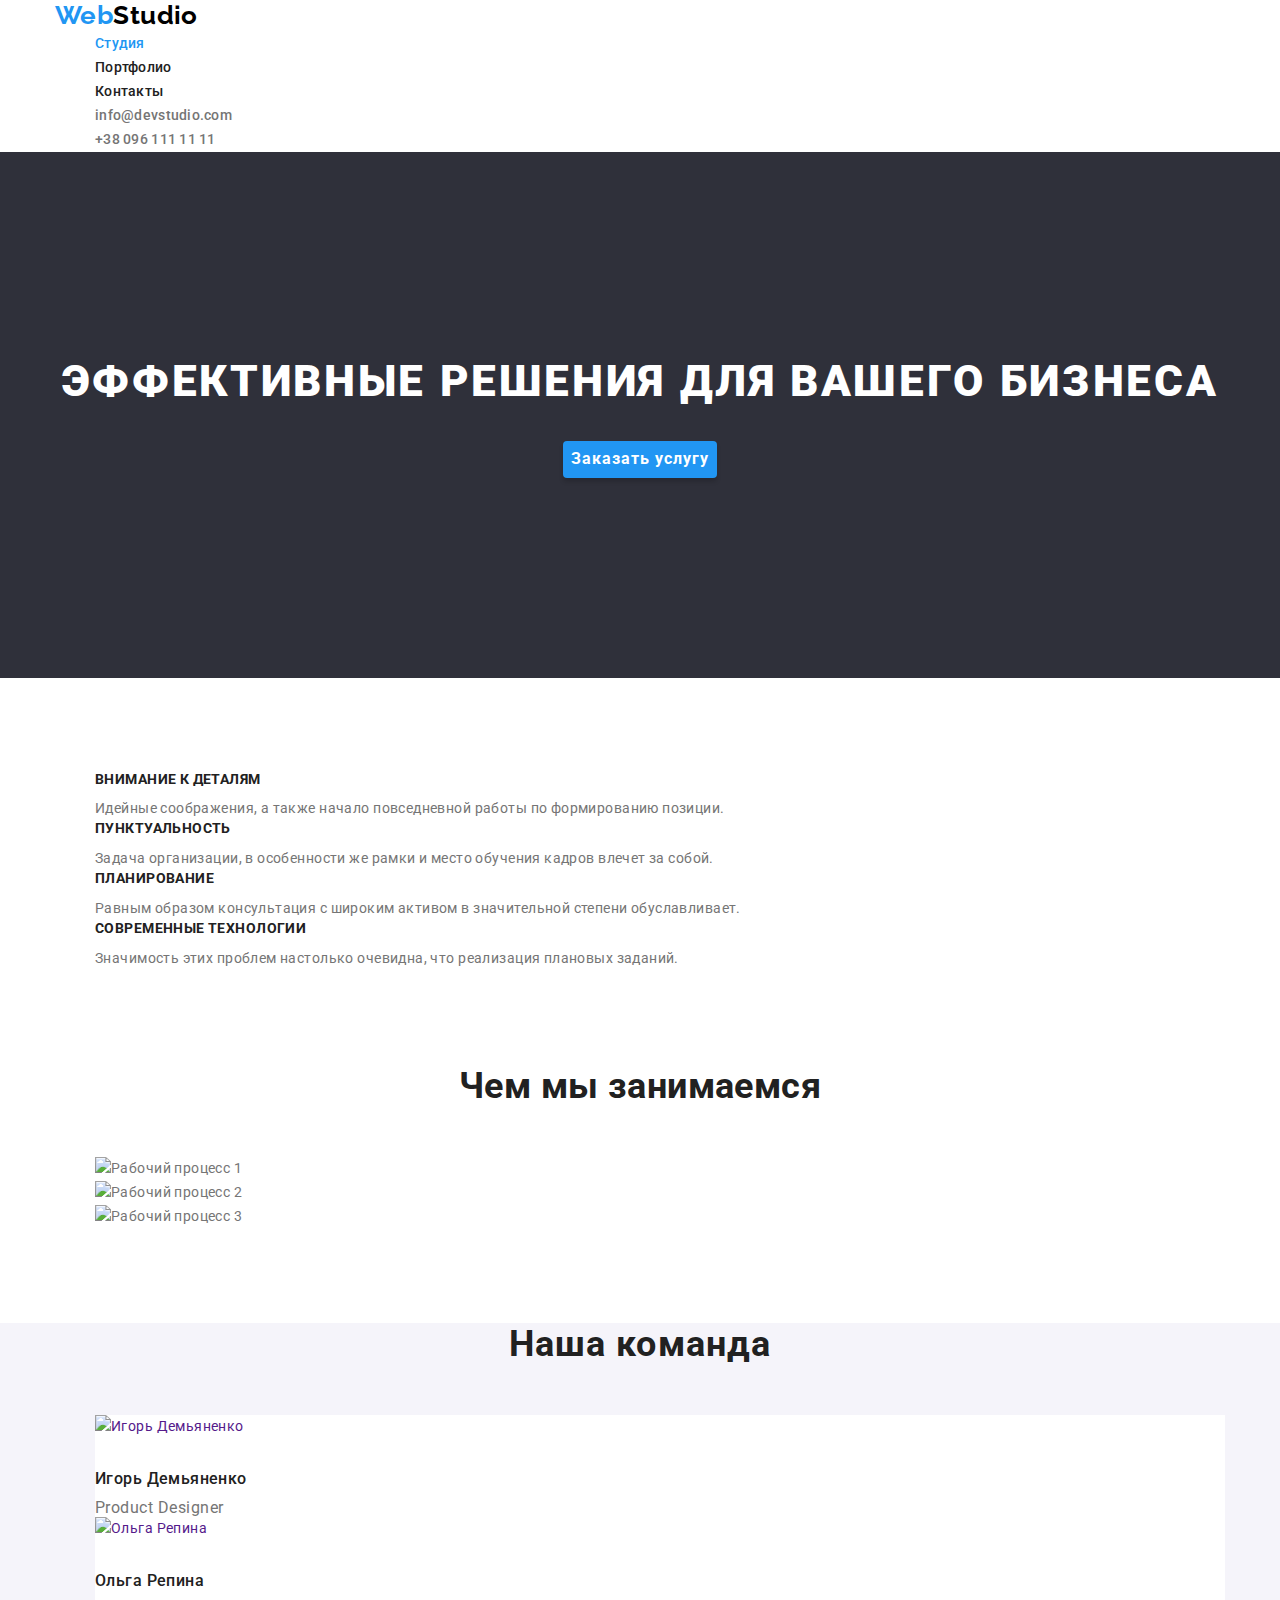
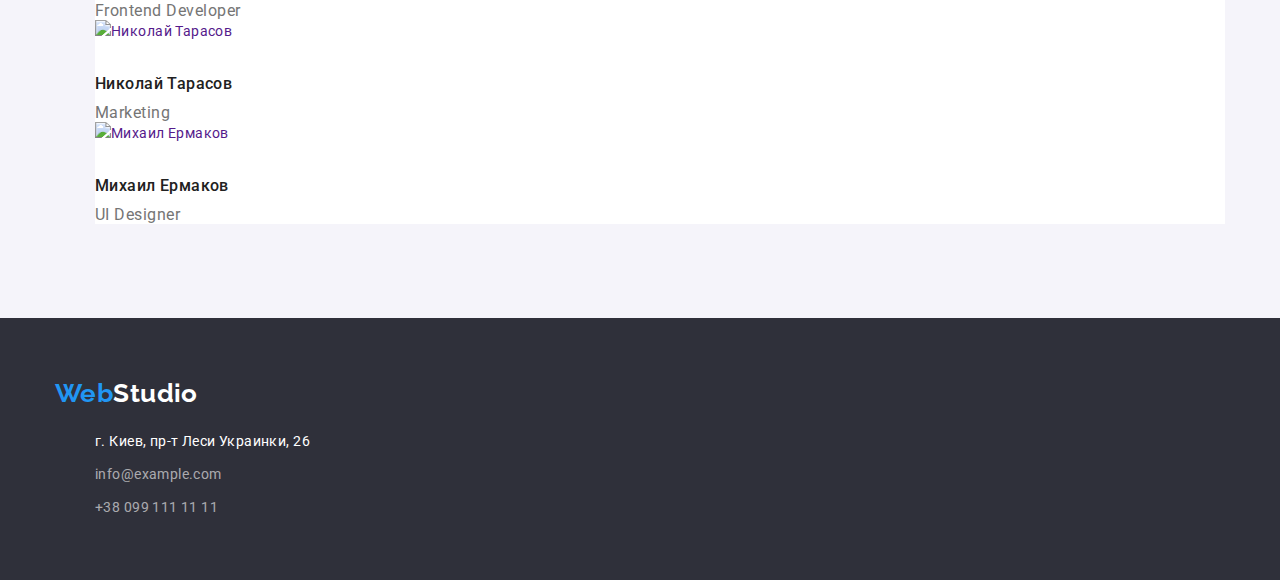
==== index.html @ 4f8438fa "margins and paddings for index" ====
<!DOCTYPE html>
<html lang="ru">
  <head>
    <meta charset="UTF-8" />
    <meta http-equiv="X-UA-Compatible" content="IE=edge" />
    <meta name="viewport" content="width=device-width, initial-scale=1.0" />
    <title>Web studio</title>
    <meta name="Web studio" content="Веб студия специализирующаяся на создании сайтов" />
    <link rel="preconnect" href="https://fonts.googleapis.com" />
    <link rel="preconnect" href="https://fonts.gstatic.com" crossorigin />
    <link
      href="https://fonts.googleapis.com/css2?family=Raleway:wght@700&family=Roboto:wght@400;500;700;900&display=swap"
      rel="stylesheet"
    />
    <link
      rel="stylesheet"
      href="https://cdnjs.cloudflare.com/ajax/libs/modern-normalize/1.1.0/modern-normalize.min.css"
    />
    <link rel="stylesheet" href="./css/styles.css" />
  </head>
  <body>
    <!--Head with navigation-->
    <header class="header">
      <div class="container">
        <nav>
          <a class="link" href="./index.html"
            ><span class="logo-first-part">Web</span><span class="logo-second-part">Studio</span></a
          >
          <ul class="list">
            <li>
              <a class="current link header-item" href="./index.html">Студия</a>
            </li>
            <li>
              <a class="header-item link" href="./portfolio.html">Портфолио</a>
            </li>
            <li>
              <a class="header-item link" href="#contacts">Контакты</a>
            </li>
          </ul>
        </nav>
        <ul class="list">
          <li>
            <a class="header-email link" href="mailto:info@devstudio.com">info@devstudio.com</a>
          </li>
          <li><a class="header-number link" href="tel:380961111111">+38 096 111 11 11</a></li>
        </ul>
      </div>
    </header>

    <!--Main content-->
    <main>
      <!--Hero секція-->
      <section class="hero">
        <div class="container">
          <h1 class="hero-heading">Эффективные решения для вашего бизнеса</h1>
          <button class="hero-button" type="button">Заказать услугу</button>
        </div>
      </section>

      <!--Benefits-->
      <section class="benefits">
        <div class="container">
          <h2 hidden>Наши преимущества</h2>
          <ul class="list">
            <li>
              <h3 class="benefits-heading">Внимание к деталям</h3>
              <p>
                Идейные соображения, а также начало повседневной работы по формированию позиции.
              </p>
            </li>
            <li>
              <h3 class="benefits-heading">Пунктуальность</h3>
              <p>
                Задача организации, в особенности же рамки и место обучения кадров влечет за собой.
              </p>
            </li>
            <li>
              <h3 class="benefits-heading">Планирование</h3>
              <p>
                Равным образом консультация с широким активом в значительной степени обуславливает.
              </p>
            </li>
            <li>
              <h3 class="benefits-heading">Современные технологии</h3>
              <p>Значимость этих проблем настолько очевидна, что реализация плановых заданий.</p>
            </li>
          </ul>
        </div>
      </section>

      <!--Kind of activity-->
      <section class="activity">
        <div class="container">
          <h2 class="activity-heading">Чем мы занимаемся</h2>
          <ul class="list">
            <li>
              <img
                src="./images/worktype/box1.jpg"
                alt="Рабочий процесс 1"
                width="370"
                height="294"
              />
            </li>
            <li>
              <img
                src="./images/worktype/box2.jpg"
                alt="Рабочий процесс 2"
                width="370"
                height="294"
              />
            </li>
            <li>
              <img
                src="./images/worktype/box3.jpg"
                alt="Рабочий процесс 3"
                width="370"
                height="294"
              />
            </li>
          </ul>
        </div>
      </section>

      <!--Team-->
      <section class="team">
        <div class="container">
          <h2 class="team-heading">Наша команда</h2>
          <ul class="list">
            <li class="team-list-item">
              <a href="" class="link">
                <img
                  class="member-photo"
                  src="./images/team-members/member1.jpg"
                  alt="Игорь Демьяненко"
                  width="270"
                  height="260"
                />
                <h3 class="team-member">Игорь Демьяненко</h3>
                <p class="speciality">Product Designer</p>
              </a>
            </li>
            <li class="team-list-item">
              <a href="" class="link">
                <img
                  class="member-photo"
                  src="./images/team-members/member2.jpg"
                  alt="Ольга Репина"
                  width="270"
                  height="260"
                />
                <h3 class="team-member">Ольга Репина</h3>
                <p class="speciality">Frontend Developer</p>
              </a>
            </li>
            <li class="team-list-item">
              <a href="" class="link">
                <img
                  class="member-photo"
                  src="./images/team-members/member3.jpg"
                  alt="Николай Тарасов"
                  width="270"
                  height="260"
                />
                <h3 class="team-member">Николай Тарасов</h3>
                <p class="speciality">Marketing</p>
              </a>
            </li>
            <li class="team-list-item">
              <a href="" class="link">
                <img
                  class="member-photo"
                  src="./images/team-members/member4.jpg"
                  alt="Михаил Ермаков"
                  width="270"
                  height="260"
                />
                <h3 class="team-member">Михаил Ермаков</h3>
                <p class="speciality">UI Designer</p>
              </a>
            </li>
          </ul>
        </div>
      </section>

      <!--Adress-->
      <footer class="footer">
        <div class="container">
          <div class="logo-margin">
            <a class="link" href="" target="_blank"
              ><span class="logo-first-part">Web</span
              ><span class="logo-second-part-footer">Studio</span></a
            >
          </div>
          <address class="adress" id="contacts">
            <ul class="list">
              <li class="list-item">
                <a
                  class="link adress-item"
                  href="https://goo.gl/maps/BnNHAbbFomZLCkPk6"
                  target="_blank"
                  rel="noreferrer noopener"
                >
                  г. Киев, пр-т Леси Украинки, 26</a
                >
              </li>
              <li class="list-item">
                <a class="link mail" href="mailto:info@example.com">info@example.com</a>
              </li>
              <li class="list-item">
                <a class="link phone" href="tel:+380991111111">+38 099 111 11 11</a>
              </li>
            </ul>
          </address>
        </div>
      </footer>
    </main>
  </body>
</html>
---- css/styles.css ----
:root {
  --main-text-color: #757575;
  --secondary-text-color: #212121;
  --logo-part-color: #2196f3;
  --main-color: #ffffff;
  --bcnd-col: #f5f4fa;
  --main-font: 'Roboto';
  --secondary-font: 'Raleway';
  --main-font-weight: 400;
}

/* Загальні властивості сторінки */

body {
  font-family: var(--main-font), sans-serif;
  font-size: 14px;
  line-height: 1.71;
  letter-spacing: 0.03em;
  font-weight: var(--main-font-weight);
  color: var(--main-text-color);
  background-color: var(--main-color);
}

/* Стилі логотипу */

.logo-first-part,
.logo-second-part,
.logo-second-part-footer {
  font-family: var(--secondary-font), sans-serif;
  font-weight: 700;
  font-size: 26px;
  line-height: 1.2;
  color: var(--logo-part-color);
}

.logo-second-part {
  color: #000000;
}

.logo-second-part-footer {
  color: var(--main-color);
}

/* Список навігації + пошта та номер */

/* .header {
  background-color: var(--main-color);
} */

.header-item,
.header-number,
.header-email {
  font-weight: 500;
  line-height: 1.14;
  letter-spacing: 0.02em;
  color: var(--secondary-text-color);
}

.header-number,
.header-email {
  color: var(--main-text-color);
}

/* Блок-герой */

.hero {
  text-align: center;
  background-color: #2f303a;
  padding-top: 200px;
  padding-bottom: 200px;
  margin-bottom: 94px;
}

.hero-heading {
  font-family: var(--main-font), sans-serif;
  font-weight: 900;
  font-size: 44px;
  line-height: 1.36;
  text-align: center;
  letter-spacing: 0.06em;
  text-transform: uppercase;
  color: var(--main-color);
  margin-top: 0;
  margin-bottom: 30px;
}

.hero-button {
  font-family: var(--main-font), sans-serif;
  font-style: normal;
  font-weight: 700;
  font-size: 16px;
  line-height: 1.88;
  text-align: center;
  letter-spacing: 0.06em;
  background-color: var(--logo-part-color);
  color: var(--main-color);
  cursor: pointer;
  box-shadow: 0px 4px 4px rgba(0, 0, 0, 0.15);
  border-radius: 4px;
  border-color: transparent;
}

.hero-button:hover {
  background-color: #188ce8;
}

/* 
.hero-button:hover {
  color: var(--secondary-text-color);
  background-color: var(--main-color);
  border-color: #2f303a;
} */

/* Переваги */

.benefits {
  margin-bottom: 94px;
}

.benefits-heading {
  font-size: 14px;
  line-height: 1.14;
  text-transform: uppercase;
  color: var(--secondary-text-color);
  margin: 0;
  margin-bottom: 10px;
}

.list p {
  margin: 0;
}

/* Чим ми займаємось? */

.activity {
  margin-bottom: 94px;
}

.activity-heading {
  font-size: 36px;
  line-height: 1.17;
  text-align: center;
  color: var(--secondary-text-color);
  margin: 0;
  margin-bottom: 50px;
}

/* Команда */

.team {
  background-color: var(--bcnd-col);
  padding-bottom: 94px;
}

.team-heading {
  font-size: 36px;
  line-height: 1.17;
  text-align: center;
  letter-spacing: 0.03em;
  color: var(--secondary-text-color);
  margin: 0;
  margin-bottom: 50px;
}

.member-photo {
  margin-bottom: 30px;
}

.team-member {
  font-weight: 500;
  font-size: 16px;
  line-height: 1.2;
  color: var(--secondary-text-color);
  margin: 0;
  margin-bottom: 10px;
}

.speciality {
  font-size: 16px;
  line-height: 1.2;
  letter-spacing: 0.03em;
  color: var(--main-text-color);
}

.team-list-item {
  background-color: var(--main-color);
}

/* Адреса та контакти (футер) */

.footer {
  background-color: #2f303a;
  padding-top: 60px;
  padding-bottom: 60px;
}

.logo-margin {
  margin-bottom: 20px;
}

.list > .list-item:not(:last-child) {
  margin-bottom: 9px;
}

.adress .adress-item {
  color: var(--main-color);
  font-style: normal;
}

.adress .mail,
.adress .phone {
  color: rgba(255, 255, 255, 0.6);
  font-style: normal;
}

/* Налаштування кнопок в Portfolio */

.button {
  font-family: var(--main-font), sans-serif;
  font-weight: 500;
  font-size: 16px;
  line-height: 1.62;
  text-align: center;
  letter-spacing: 0.03em;
  color: var(--secondary-text-color);
  cursor: pointer;
  background-color: var(--bcnd-col);
  box-shadow: 0px 3px 1px rgba(0, 0, 0, 0.1), 0px 1px 2px rgba(0, 0, 0, 0.08),
    0px 2px 2px rgba(0, 0, 0, 0.12);
  border-radius: 4px;
  border-color: transparent;
}

.button:hover,
.button:focus {
  color: var(--main-color);
  background-color: var(--logo-part-color);
}

/* Відключення стандартної стилізації списків та посилань */

.list {
  list-style: none;
  margin: 0;
}

.link {
  text-decoration: none;
}

/* Поточна сторінка */

.current {
  color: var(--logo-part-color);
}

/* Стилізація Portfolio */

.portfolio-list-item {
  background-color: var(--main-color);
}

.portfolio-item-heading {
  font-size: 18px;
  line-height: 2;
  letter-spacing: 0.06em;
  color: var(--secondary-text-color);
}

.project-description {
  font-family: var(--main-font), sans-serif;
  font-size: 16px;
  line-height: 1.88;
  letter-spacing: 0.03em;
  color: var(--main-text-color);
}

/* Властивості hover та focus на всі посилання*/

.link:hover,
.link:focus {
  color: var(--logo-part-color);
}

.container {
  padding: 0 15px;
  width: 1200px;
  margin-left: auto;
  margin-right: auto;
}
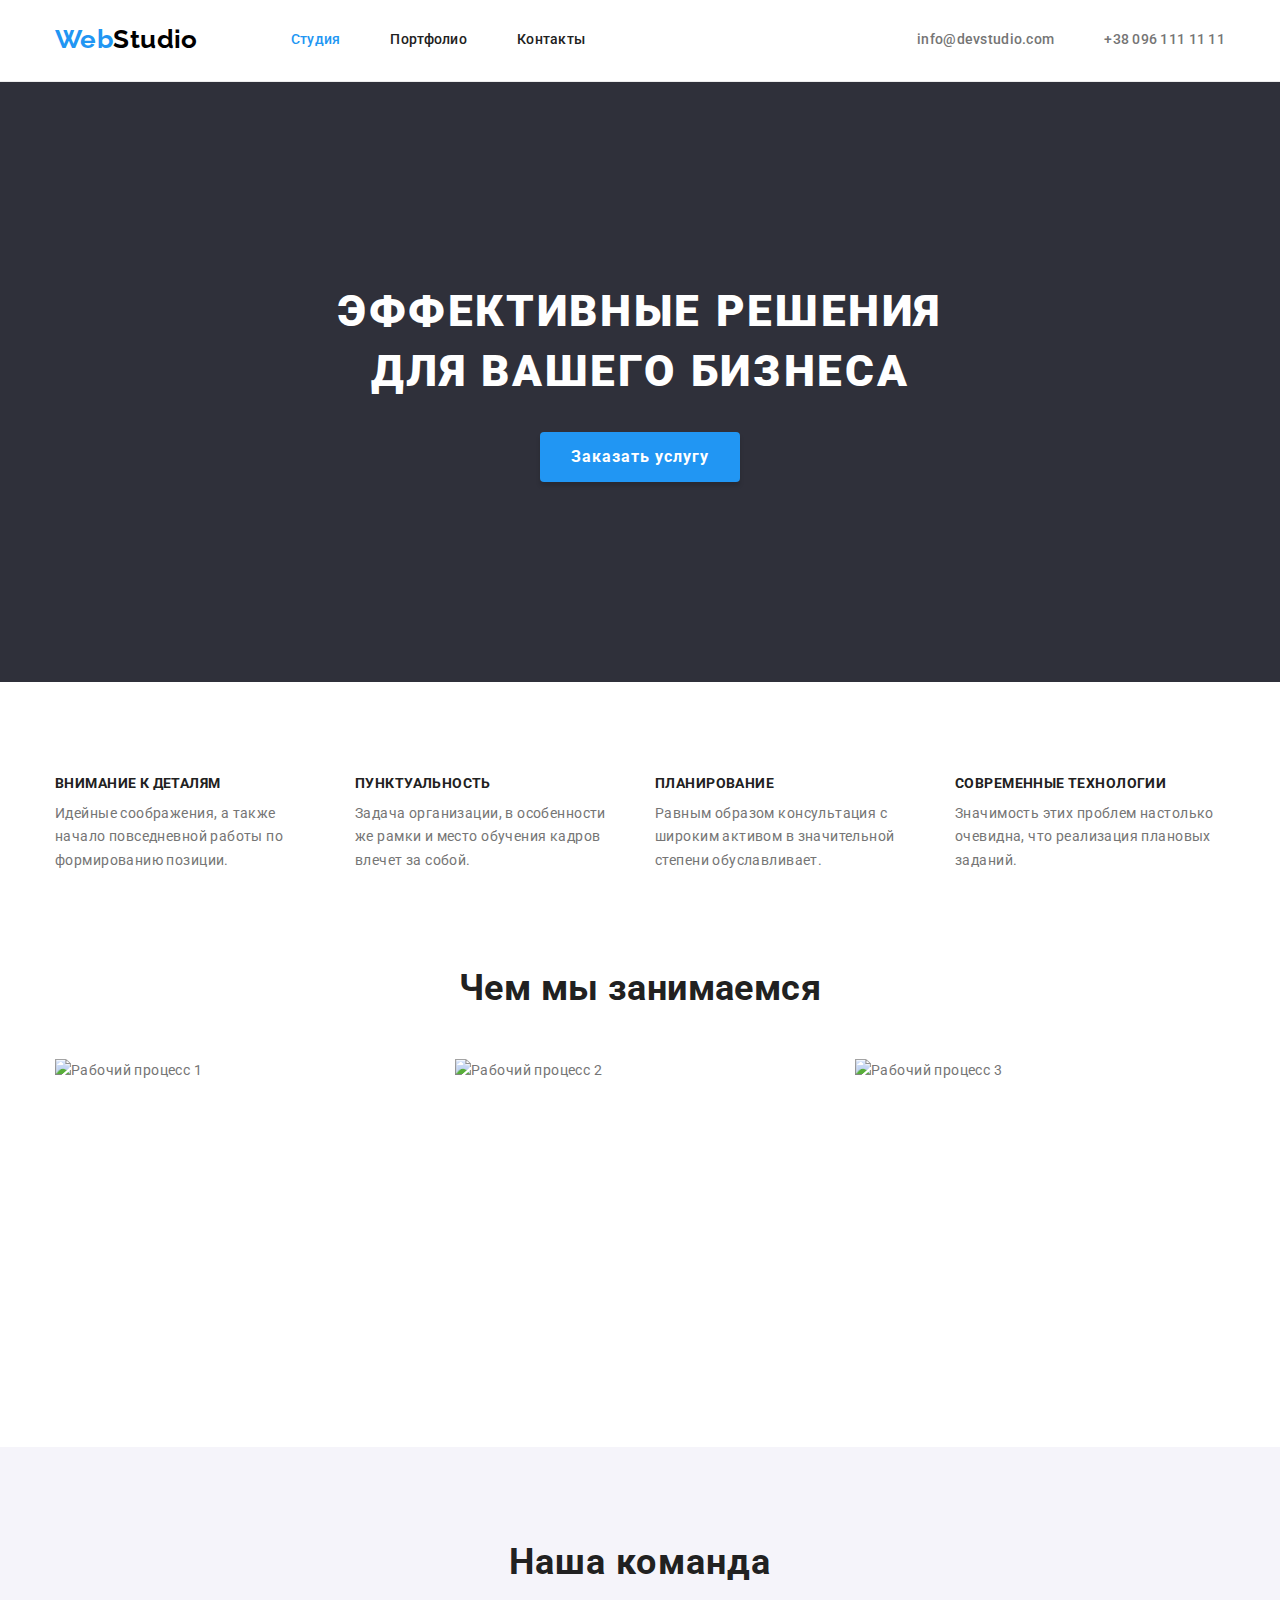
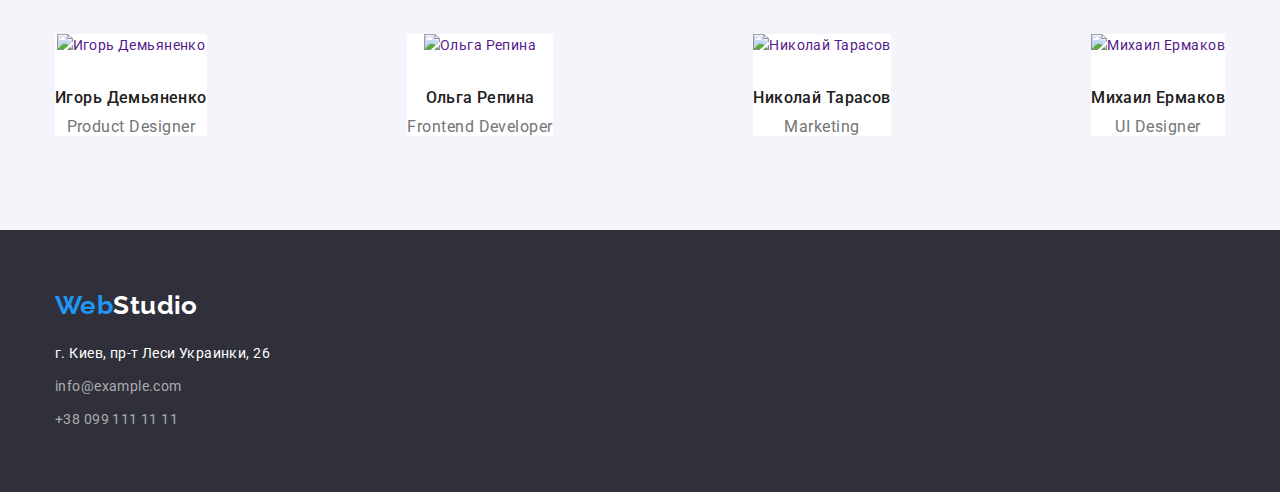
==== commit ab21bbbb: "Header portfolio with flex" ====
--- a/index.html
+++ b/index.html
@@ -21,28 +21,30 @@
   <body>
     <!--Head with navigation-->
     <header class="header">
-      <div class="container">
-        <nav>
+      <div class="container header-flex">
+        <nav class="nav">
           <a class="link" href="./index.html"
             ><span class="logo-first-part">Web</span><span class="logo-second-part">Studio</span></a
           >
-          <ul class="list">
-            <li>
+          <ul class="list list-flex">
+            <li class="item-flex">
               <a class="current link header-item" href="./index.html">Студия</a>
             </li>
-            <li>
+            <li class="item-flex">
               <a class="header-item link" href="./portfolio.html">Портфолио</a>
             </li>
-            <li>
+            <li class="item-flex">
               <a class="header-item link" href="#contacts">Контакты</a>
             </li>
           </ul>
         </nav>
-        <ul class="list">
-          <li>
+        <ul class="list list-contacts">
+          <li class="item-flex">
             <a class="header-email link" href="mailto:info@devstudio.com">info@devstudio.com</a>
           </li>
-          <li><a class="header-number link" href="tel:380961111111">+38 096 111 11 11</a></li>
+          <li class="item-flex">
+            <a class="header-number link" href="tel:380961111111">+38 096 111 11 11</a>
+          </li>
         </ul>
       </div>
     </header>
@@ -61,26 +63,26 @@
       <section class="benefits">
         <div class="container">
           <h2 hidden>Наши преимущества</h2>
-          <ul class="list">
-            <li>
+          <ul class="list benefits-list">
+            <li class="benefits-item">
               <h3 class="benefits-heading">Внимание к деталям</h3>
               <p>
                 Идейные соображения, а также начало повседневной работы по формированию позиции.
               </p>
             </li>
-            <li>
+            <li class="benefits-item">
               <h3 class="benefits-heading">Пунктуальность</h3>
               <p>
                 Задача организации, в особенности же рамки и место обучения кадров влечет за собой.
               </p>
             </li>
-            <li>
+            <li class="benefits-item">
               <h3 class="benefits-heading">Планирование</h3>
               <p>
                 Равным образом консультация с широким активом в значительной степени обуславливает.
               </p>
             </li>
-            <li>
+            <li class="benefits-item">
               <h3 class="benefits-heading">Современные технологии</h3>
               <p>Значимость этих проблем настолько очевидна, что реализация плановых заданий.</p>
             </li>
@@ -92,8 +94,8 @@
       <section class="activity">
         <div class="container">
           <h2 class="activity-heading">Чем мы занимаемся</h2>
-          <ul class="list">
-            <li>
+          <ul class="list activity-list">
+            <li class="activity-item">
               <img
                 src="./images/worktype/box1.jpg"
                 alt="Рабочий процесс 1"
@@ -101,7 +103,7 @@
                 height="294"
               />
             </li>
-            <li>
+            <li class="activity-item">
               <img
                 src="./images/worktype/box2.jpg"
                 alt="Рабочий процесс 2"
@@ -109,7 +111,7 @@
                 height="294"
               />
             </li>
-            <li>
+            <li class="activity-item">
               <img
                 src="./images/worktype/box3.jpg"
                 alt="Рабочий процесс 3"
@@ -125,7 +127,7 @@
       <section class="team">
         <div class="container">
           <h2 class="team-heading">Наша команда</h2>
-          <ul class="list">
+          <ul class="list team-list">
             <li class="team-list-item">
               <a href="" class="link">
                 <img
--- a/css/styles.css
+++ b/css/styles.css
@@ -9,6 +9,18 @@
   --main-font-weight: 400;
 }
 
+/* Відключення стандартної стилізації списків та посилань */
+
+.list {
+  list-style: none;
+  margin: 0;
+  padding-left: 0;
+}
+
+.link {
+  text-decoration: none;
+}
+
 /* Загальні властивості сторінки */
 
 body {
@@ -47,6 +59,12 @@
   background-color: var(--main-color);
 } */
 
+.header {
+  padding-top: 24px;
+  padding-bottom: 25px;
+  border-bottom: 1px solid #ececec;
+}
+
 .header-item,
 .header-number,
 .header-email {
@@ -61,6 +79,31 @@
   color: var(--main-text-color);
 }
 
+.header-flex {
+  display: flex;
+  align-items: center;
+}
+
+.nav {
+  display: flex;
+  align-items: center;
+}
+
+.list-flex,
+.list-contacts {
+  display: flex;
+  margin-left: 93px;
+  /* outline: 2px solid tomato; */
+}
+
+.list-contacts {
+  margin-left: auto;
+}
+
+.item-flex:not(:last-child) {
+  margin-right: 50px;
+}
+
 /* Блок-герой */
 
 .hero {
@@ -72,6 +115,8 @@
 }
 
 .hero-heading {
+  display: inline-block;
+  width: 696px;
   font-family: var(--main-font), sans-serif;
   font-weight: 900;
   font-size: 44px;
@@ -85,6 +130,7 @@
 }
 
 .hero-button {
+  display: block;
   font-family: var(--main-font), sans-serif;
   font-style: normal;
   font-weight: 700;
@@ -98,6 +144,10 @@
   box-shadow: 0px 4px 4px rgba(0, 0, 0, 0.15);
   border-radius: 4px;
   border-color: transparent;
+  width: 200px;
+  height: 50px;
+  margin-left: auto;
+  margin-right: auto;
 }
 
 .hero-button:hover {
@@ -115,6 +165,11 @@
 
 .benefits {
   margin-bottom: 94px;
+}
+
+.benefits-list {
+  display: flex;
+  justify-content: space-between;
 }
 
 .benefits-heading {
@@ -126,6 +181,15 @@
   margin-bottom: 10px;
 }
 
+.benefits-item {
+  width: 270px;
+  /* outline: 2px solid tomato; */
+}
+
+.benefits-item:not(:first-child) {
+  margin-left: 30px;
+}
+
 .list p {
   margin: 0;
 }
@@ -145,11 +209,25 @@
   margin-bottom: 50px;
 }
 
+.list.activity-list {
+  display: flex;
+  justify-content: space-between;
+}
+
+.activity-item:not(:first-child) {
+  margin-left: 30px;
+}
+
+.activity-item > img {
+  display: block;
+}
+
 /* Команда */
 
 .team {
   background-color: var(--bcnd-col);
   padding-bottom: 94px;
+  padding-top: 94px;
 }
 
 .team-heading {
@@ -184,6 +262,16 @@
 
 .team-list-item {
   background-color: var(--main-color);
+  text-align: center;
+}
+
+.team-list {
+  display: flex;
+  justify-content: space-between;
+}
+
+.team-list-item:not(:first-child) {
+  margin-left: 30px;
 }
 
 /* Адреса та контакти (футер) */
@@ -225,27 +313,16 @@
   color: var(--secondary-text-color);
   cursor: pointer;
   background-color: var(--bcnd-col);
+  border-radius: 4px;
+  border-color: transparent;
+}
+
+.button:hover,
+.button:focus {
+  color: var(--main-color);
+  background-color: var(--logo-part-color);
   box-shadow: 0px 3px 1px rgba(0, 0, 0, 0.1), 0px 1px 2px rgba(0, 0, 0, 0.08),
     0px 2px 2px rgba(0, 0, 0, 0.12);
-  border-radius: 4px;
-  border-color: transparent;
-}
-
-.button:hover,
-.button:focus {
-  color: var(--main-color);
-  background-color: var(--logo-part-color);
-}
-
-/* Відключення стандартної стилізації списків та посилань */
-
-.list {
-  list-style: none;
-  margin: 0;
-}
-
-.link {
-  text-decoration: none;
 }
 
 /* Поточна сторінка */
@@ -256,8 +333,20 @@
 
 /* Стилізація Portfolio */
 
+.header-margin {
+  margin-bottom: 94px;
+}
+
+.list-margin {
+  margin-bottom: 94px;
+}
+
 .portfolio-list-item {
   background-color: var(--main-color);
+}
+
+.list-button {
+  margin-bottom: 50px;
 }
 
 .portfolio-item-heading {
@@ -265,6 +354,8 @@
   line-height: 2;
   letter-spacing: 0.06em;
   color: var(--secondary-text-color);
+  margin-top: 0;
+  margin-bottom: 4px;
 }
 
 .project-description {
@@ -273,6 +364,18 @@
   line-height: 1.88;
   letter-spacing: 0.03em;
   color: var(--main-text-color);
+}
+
+.item-padding {
+  padding: 20px 24px;
+  border-left: 1px solid #eeeeee;
+  border-right: 1px solid #eeeeee;
+  border-bottom: 1px solid #eeeeee;
+  width: 370px;
+}
+
+.img {
+  display: block;
 }
 
 /* Властивості hover та focus на всі посилання*/
@@ -287,4 +390,5 @@
   width: 1200px;
   margin-left: auto;
   margin-right: auto;
-}
+  /* outline: 1px solid tomato; */
+}
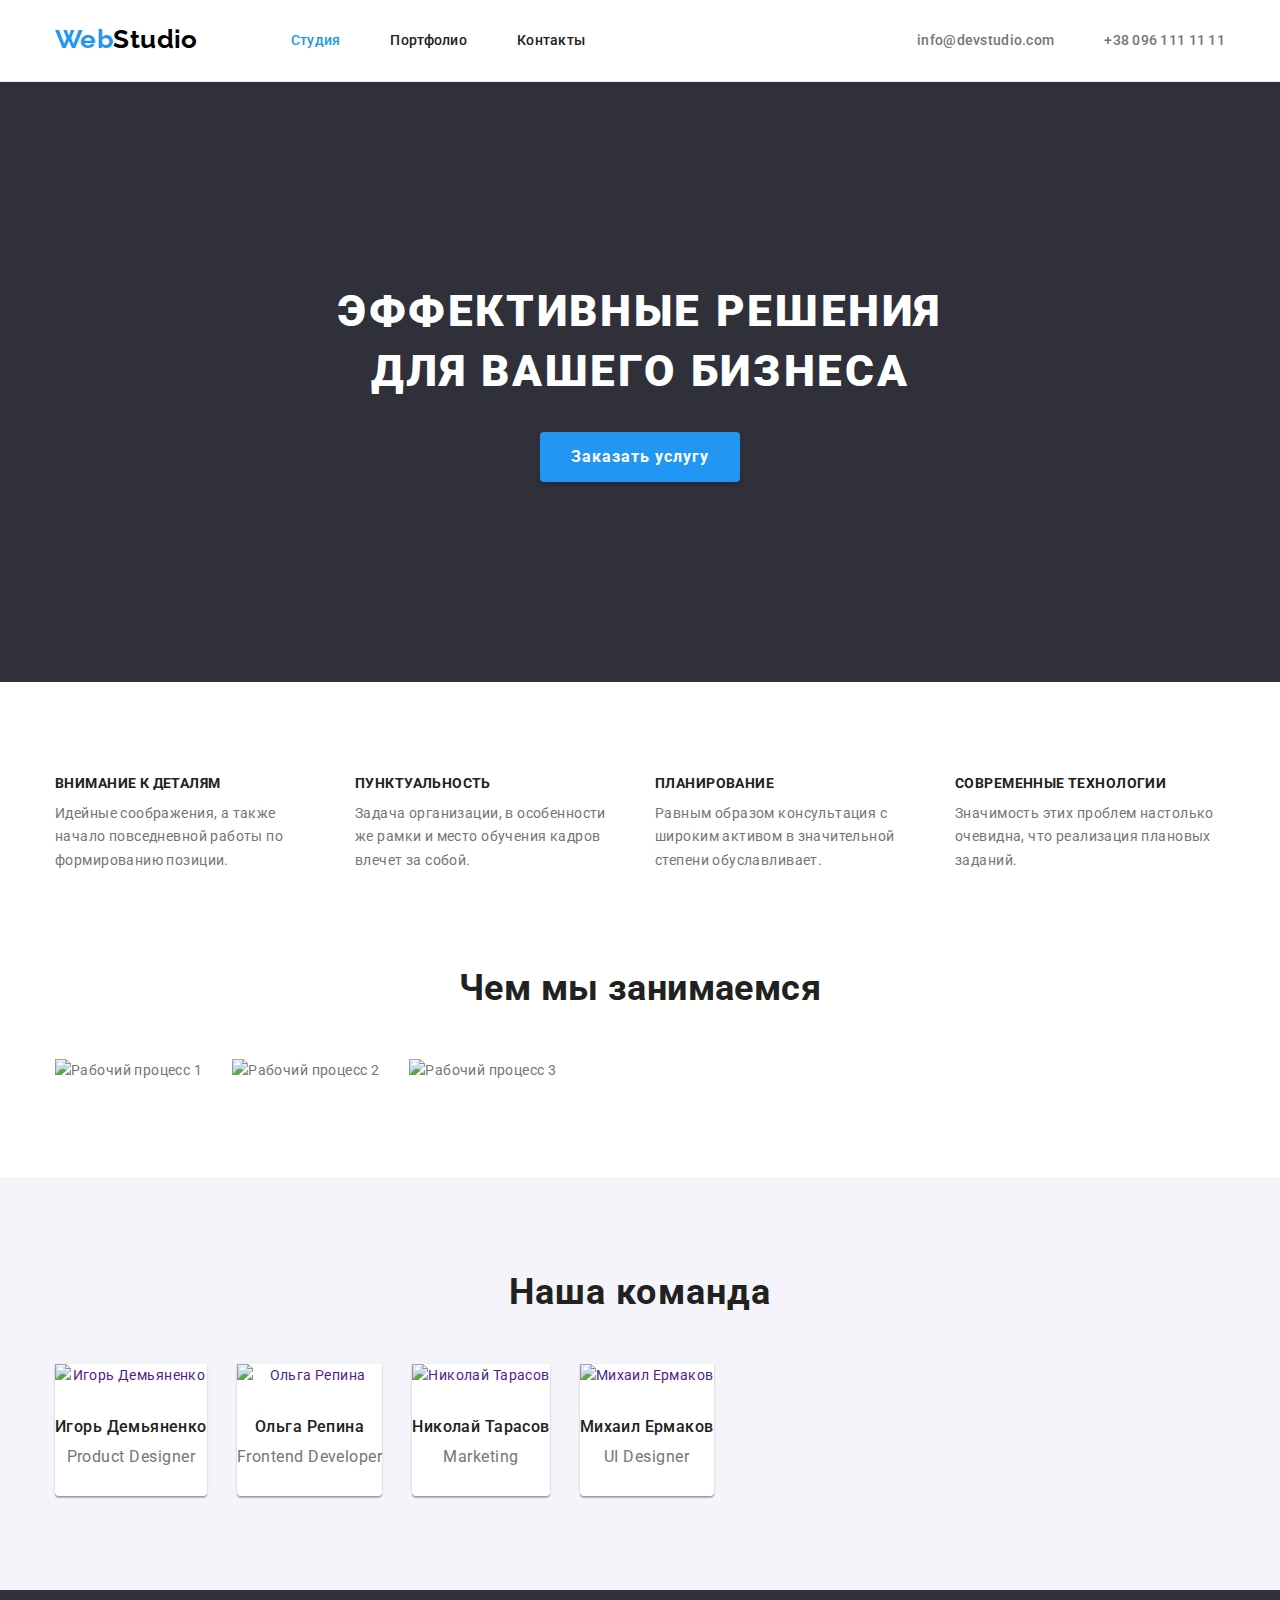
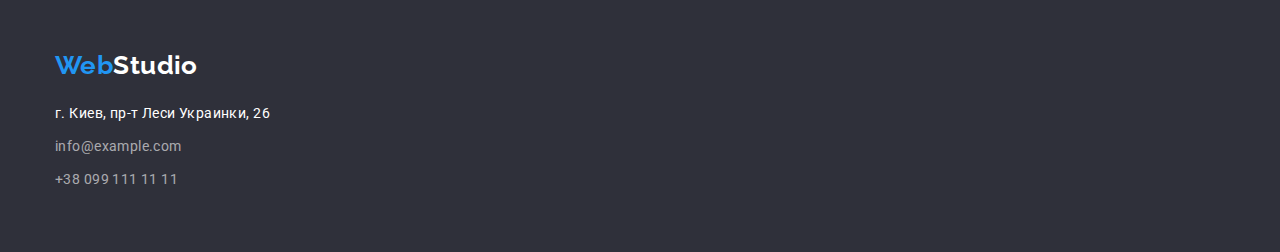
==== commit a34ad87a: "Prettier changes" ====
--- a/index.html
+++ b/index.html
@@ -5,7 +5,10 @@
     <meta http-equiv="X-UA-Compatible" content="IE=edge" />
     <meta name="viewport" content="width=device-width, initial-scale=1.0" />
     <title>Web studio</title>
-    <meta name="Web studio" content="Веб студия специализирующаяся на создании сайтов" />
+    <meta
+      name="Web studio"
+      content="Веб студия специализирующаяся на создании сайтов"
+    />
     <link rel="preconnect" href="https://fonts.googleapis.com" />
     <link rel="preconnect" href="https://fonts.gstatic.com" crossorigin />
     <link
@@ -24,7 +27,8 @@
       <div class="container header-flex">
         <nav class="nav">
           <a class="link" href="./index.html"
-            ><span class="logo-first-part">Web</span><span class="logo-second-part">Studio</span></a
+            ><span class="logo-first-part">Web</span
+            ><span class="logo-second-part">Studio</span></a
           >
           <ul class="list list-flex">
             <li class="item-flex">
@@ -40,10 +44,14 @@
         </nav>
         <ul class="list list-contacts">
           <li class="item-flex">
-            <a class="header-email link" href="mailto:info@devstudio.com">info@devstudio.com</a>
+            <a class="header-email link" href="mailto:info@devstudio.com"
+              >info@devstudio.com</a
+            >
           </li>
           <li class="item-flex">
-            <a class="header-number link" href="tel:380961111111">+38 096 111 11 11</a>
+            <a class="header-number link" href="tel:380961111111"
+              >+38 096 111 11 11</a
+            >
           </li>
         </ul>
       </div>
@@ -51,7 +59,7 @@
 
     <!--Main content-->
     <main>
-      <!--Hero секція-->
+      <!--Hero section-->
       <section class="hero">
         <div class="container">
           <h1 class="hero-heading">Эффективные решения для вашего бизнеса</h1>
@@ -60,38 +68,44 @@
       </section>
 
       <!--Benefits-->
-      <section class="benefits">
-        <div class="container">
-          <h2 hidden>Наши преимущества</h2>
+      <section class="section benefits">
+        <div class="container">
+          <h2 class="visually-hidden">Наши преимущества</h2>
           <ul class="list benefits-list">
             <li class="benefits-item">
               <h3 class="benefits-heading">Внимание к деталям</h3>
               <p>
-                Идейные соображения, а также начало повседневной работы по формированию позиции.
+                Идейные соображения, а также начало повседневной работы по
+                формированию позиции.
               </p>
             </li>
             <li class="benefits-item">
               <h3 class="benefits-heading">Пунктуальность</h3>
               <p>
-                Задача организации, в особенности же рамки и место обучения кадров влечет за собой.
+                Задача организации, в особенности же рамки и место обучения
+                кадров влечет за собой.
               </p>
             </li>
             <li class="benefits-item">
               <h3 class="benefits-heading">Планирование</h3>
               <p>
-                Равным образом консультация с широким активом в значительной степени обуславливает.
+                Равным образом консультация с широким активом в значительной
+                степени обуславливает.
               </p>
             </li>
             <li class="benefits-item">
               <h3 class="benefits-heading">Современные технологии</h3>
-              <p>Значимость этих проблем настолько очевидна, что реализация плановых заданий.</p>
+              <p>
+                Значимость этих проблем настолько очевидна, что реализация
+                плановых заданий.
+              </p>
             </li>
           </ul>
         </div>
       </section>
 
       <!--Kind of activity-->
-      <section class="activity">
+      <section class="section activity">
         <div class="container">
           <h2 class="activity-heading">Чем мы занимаемся</h2>
           <ul class="list activity-list">
@@ -100,7 +114,6 @@
                 src="./images/worktype/box1.jpg"
                 alt="Рабочий процесс 1"
                 width="370"
-                height="294"
               />
             </li>
             <li class="activity-item">
@@ -108,7 +121,6 @@
                 src="./images/worktype/box2.jpg"
                 alt="Рабочий процесс 2"
                 width="370"
-                height="294"
               />
             </li>
             <li class="activity-item">
@@ -116,7 +128,6 @@
                 src="./images/worktype/box3.jpg"
                 alt="Рабочий процесс 3"
                 width="370"
-                height="294"
               />
             </li>
           </ul>
@@ -124,7 +135,7 @@
       </section>
 
       <!--Team-->
-      <section class="team">
+      <section class="section team">
         <div class="container">
           <h2 class="team-heading">Наша команда</h2>
           <ul class="list team-list">
@@ -135,7 +146,6 @@
                   src="./images/team-members/member1.jpg"
                   alt="Игорь Демьяненко"
                   width="270"
-                  height="260"
                 />
                 <h3 class="team-member">Игорь Демьяненко</h3>
                 <p class="speciality">Product Designer</p>
@@ -148,7 +158,6 @@
                   src="./images/team-members/member2.jpg"
                   alt="Ольга Репина"
                   width="270"
-                  height="260"
                 />
                 <h3 class="team-member">Ольга Репина</h3>
                 <p class="speciality">Frontend Developer</p>
@@ -161,7 +170,6 @@
                   src="./images/team-members/member3.jpg"
                   alt="Николай Тарасов"
                   width="270"
-                  height="260"
                 />
                 <h3 class="team-member">Николай Тарасов</h3>
                 <p class="speciality">Marketing</p>
@@ -174,7 +182,6 @@
                   src="./images/team-members/member4.jpg"
                   alt="Михаил Ермаков"
                   width="270"
-                  height="260"
                 />
                 <h3 class="team-member">Михаил Ермаков</h3>
                 <p class="speciality">UI Designer</p>
@@ -206,10 +213,14 @@
                 >
               </li>
               <li class="list-item">
-                <a class="link mail" href="mailto:info@example.com">info@example.com</a>
+                <a class="link mail" href="mailto:info@example.com"
+                  >info@example.com</a
+                >
               </li>
               <li class="list-item">
-                <a class="link phone" href="tel:+380991111111">+38 099 111 11 11</a>
+                <a class="link phone" href="tel:+380991111111"
+                  >+38 099 111 11 11</a
+                >
               </li>
             </ul>
           </address>
--- a/css/styles.css
+++ b/css/styles.css
@@ -21,6 +21,10 @@
   text-decoration: none;
 }
 
+h1, h2, h3, p {
+  margin: 0;
+}
+
 /* Загальні властивості сторінки */
 
 body {
@@ -33,6 +37,25 @@
   background-color: var(--main-color);
 }
 
+img {
+  display: block;
+  width: 100%;
+  height: auto;
+}
+
+.section {
+  padding-top: 94px;
+  padding-bottom: 94px;
+}
+
+.container {
+  padding: 0 15px;
+  width: 1200px;
+  margin-left: auto;
+  margin-right: auto;
+  /* outline: 1px solid tomato; */
+}
+
 /* Стилі логотипу */
 
 .logo-first-part,
@@ -55,13 +78,7 @@
 
 /* Список навігації + пошта та номер */
 
-/* .header {
-  background-color: var(--main-color);
-} */
-
 .header {
-  padding-top: 24px;
-  padding-bottom: 25px;
   border-bottom: 1px solid #ececec;
 }
 
@@ -74,6 +91,18 @@
   color: var(--secondary-text-color);
 }
 
+.list .link.header-item,
+.list .header-email,
+.list .header-number {
+  padding-top: 32px;
+  padding-bottom: 32px;
+}
+
+.header-flex > .nav > .link {
+  padding-top: 24px;
+  padding-bottom: 25px;
+} 
+
 .header-number,
 .header-email {
   color: var(--main-text-color);
@@ -111,7 +140,6 @@
   background-color: #2f303a;
   padding-top: 200px;
   padding-bottom: 200px;
-  margin-bottom: 94px;
 }
 
 .hero-heading {
@@ -125,7 +153,6 @@
   letter-spacing: 0.06em;
   text-transform: uppercase;
   color: var(--main-color);
-  margin-top: 0;
   margin-bottom: 30px;
 }
 
@@ -150,26 +177,32 @@
   margin-right: auto;
 }
 
-.hero-button:hover {
+.hero-button:hover,
+.hero-button:focus {
   background-color: #188ce8;
 }
 
-/* 
-.hero-button:hover {
-  color: var(--secondary-text-color);
-  background-color: var(--main-color);
-  border-color: #2f303a;
-} */
-
 /* Переваги */
 
-.benefits {
-  margin-bottom: 94px;
+.visually-hidden {
+  position: absolute;
+  width: 1px;
+  height: 1px;
+  margin: -1px;
+  border: 0;
+  padding: 0;
+  white-space: nowrap;
+  clip-path: inset(100%);
+  clip: rect(0 0 0 0);
+  overflow: hidden;
+}
+
+.activity {
+  padding-top: 0;
 }
 
 .benefits-list {
   display: flex;
-  justify-content: space-between;
 }
 
 .benefits-heading {
@@ -177,57 +210,40 @@
   line-height: 1.14;
   text-transform: uppercase;
   color: var(--secondary-text-color);
-  margin: 0;
   margin-bottom: 10px;
 }
 
 .benefits-item {
   width: 270px;
-  /* outline: 2px solid tomato; */
 }
 
 .benefits-item:not(:first-child) {
   margin-left: 30px;
 }
 
-.list p {
-  margin: 0;
-}
-
 /* Чим ми займаємось? */
-
-.activity {
-  margin-bottom: 94px;
-}
 
 .activity-heading {
   font-size: 36px;
   line-height: 1.17;
   text-align: center;
   color: var(--secondary-text-color);
-  margin: 0;
   margin-bottom: 50px;
 }
 
 .list.activity-list {
   display: flex;
-  justify-content: space-between;
+
 }
 
 .activity-item:not(:first-child) {
   margin-left: 30px;
 }
 
-.activity-item > img {
-  display: block;
-}
-
 /* Команда */
 
 .team {
   background-color: var(--bcnd-col);
-  padding-bottom: 94px;
-  padding-top: 94px;
 }
 
 .team-heading {
@@ -236,7 +252,6 @@
   text-align: center;
   letter-spacing: 0.03em;
   color: var(--secondary-text-color);
-  margin: 0;
   margin-bottom: 50px;
 }
 
@@ -249,7 +264,6 @@
   font-size: 16px;
   line-height: 1.2;
   color: var(--secondary-text-color);
-  margin: 0;
   margin-bottom: 10px;
 }
 
@@ -258,16 +272,20 @@
   line-height: 1.2;
   letter-spacing: 0.03em;
   color: var(--main-text-color);
+  padding-bottom: 30px;
 }
 
 .team-list-item {
   background-color: var(--main-color);
   text-align: center;
+  box-shadow: 0px 1px 3px rgba(0, 0, 0, 0.12), 0px 1px 1px rgba(0, 0, 0, 0.14),
+    0px 2px 1px rgba(0, 0, 0, 0.2);
+  border-bottom-left-radius: 4px;
+  border-bottom-right-radius: 4px;
 }
 
 .team-list {
   display: flex;
-  justify-content: space-between;
 }
 
 .team-list-item:not(:first-child) {
@@ -333,20 +351,42 @@
 
 /* Стилізація Portfolio */
 
-.header-margin {
-  margin-bottom: 94px;
-}
-
 .list-margin {
-  margin-bottom: 94px;
+  display: flex;
+  flex-wrap: wrap;
+  /* gap: 30px; */
+  justify-content: center;
+  align-items: center;
 }
 
 .portfolio-list-item {
   background-color: var(--main-color);
+  flex-basis: calc((100% - 60px) / 3);
+  margin-right: 30px;
+  margin-bottom: 30px;
+} 
+
+.portfolio-list-item:nth-child(3n) {
+  margin-right: 0;
+}
+
+.portfolio-list-item:nth-last-child(-n+3) {
+  margin-bottom: 0;
 }
 
 .list-button {
+  display: flex;
+  justify-content: center;
+  align-items: center;
   margin-bottom: 50px;
+}
+
+.list-button > .list-button-item:not(:first-child) {
+  margin-left: 8px;
+}
+
+.list-button .button {
+  padding: 6px 22px;
 }
 
 .portfolio-item-heading {
@@ -354,7 +394,6 @@
   line-height: 2;
   letter-spacing: 0.06em;
   color: var(--secondary-text-color);
-  margin-top: 0;
   margin-bottom: 4px;
 }
 
@@ -374,10 +413,6 @@
   width: 370px;
 }
 
-.img {
-  display: block;
-}
-
 /* Властивості hover та focus на всі посилання*/
 
 .link:hover,
@@ -385,10 +420,4 @@
   color: var(--logo-part-color);
 }
 
-.container {
-  padding: 0 15px;
-  width: 1200px;
-  margin-left: auto;
-  margin-right: auto;
-  /* outline: 1px solid tomato; */
-}
+
